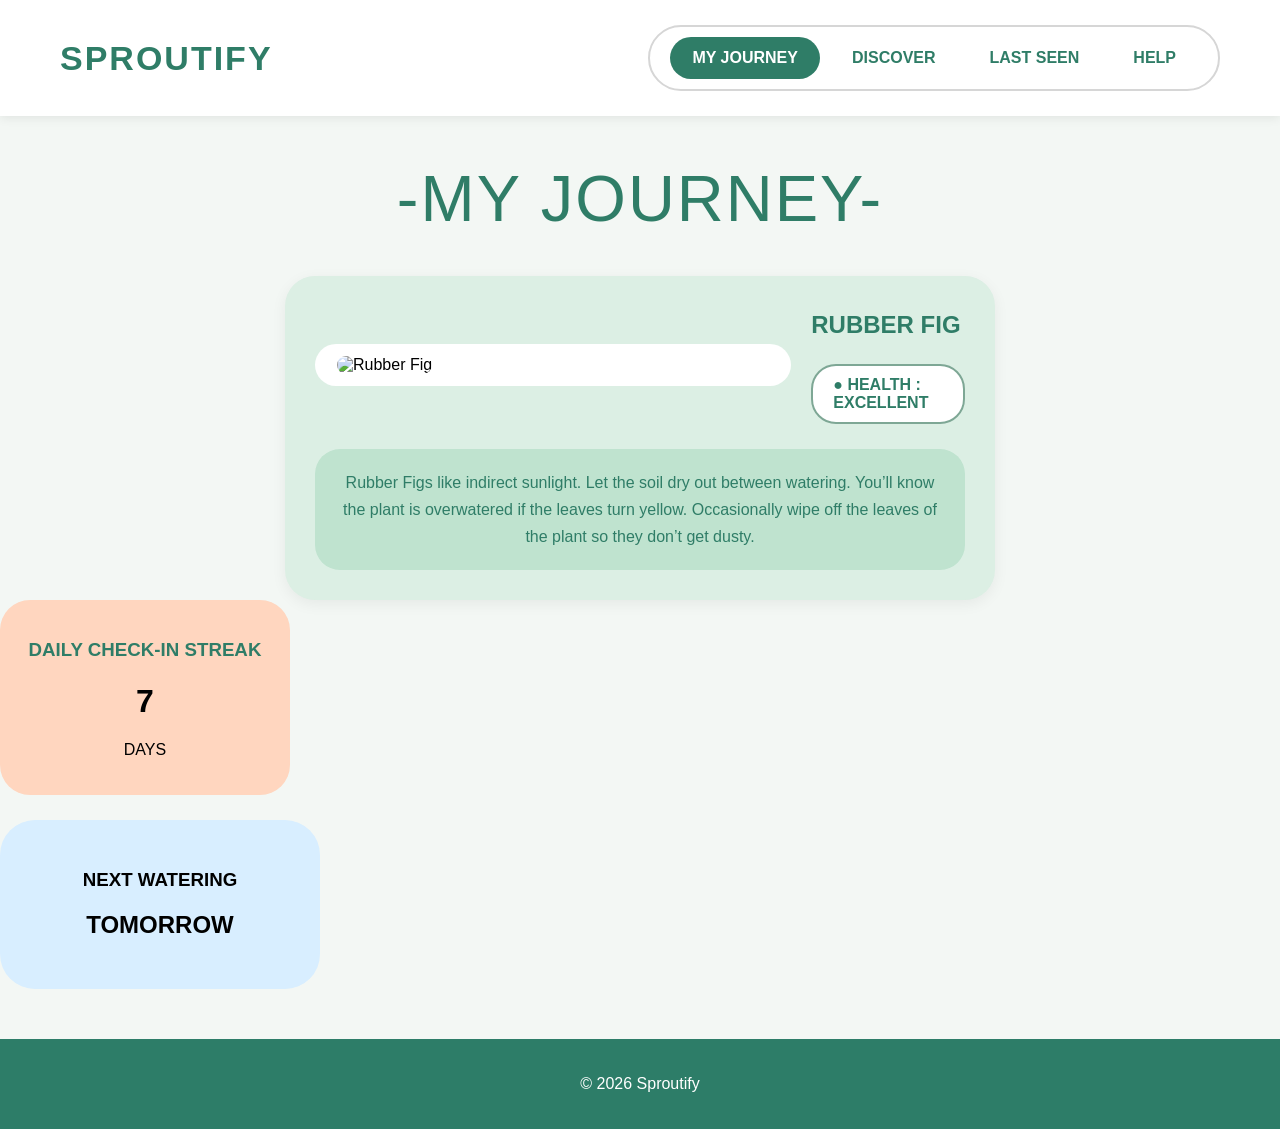
==== index.html @ fdbac4c0 "adding..." ====
<!DOCTYPE html>
<html lang="en">

<head>
  <meta charset="UTF-8">
  <title>Sproutify - My Journey</title>
  <link rel="stylesheet" href="style.css">
</head>

<body>
<header>

   <div class="logo">
       SPROUTIFY
   </div>

   <div class="nav-container">
      <nav>
          <a class="active" href="index.html">MY JOURNEY</a>
          <a href="discover.html">DISCOVER</a>
          <a href="Lastseen.html">LAST SEEN</a>
          <a href="help.html">HELP</a>
      </nav>
   </div>

</header>

<h1 class="title">-MY JOURNEY-</h1>

<div class="main-container">

   <div class="plant-card">

       <div class="plant-top">

                      <div class="plant-image">
                          <img src="https://planthouse.co.nz/cdn/shop/products/ficuselastica-robusta_600x600_crop_center.jpg?v=1610078796" alt="Rubber Fig">
                          <div class="card-container">
</div>
           </div>

           <div class="plant-info">
               <h2>RUBBER FIG</h2>

               <div class="health-box">
                   ● HEALTH : EXCELLENT
               </div>
           </div>

       </div>

       <div class="description-box">
          Rubber Figs like indirect sunlight. Let the soil dry out between watering. You’ll know the plant is overwatered if the leaves turn yellow. Occasionally wipe off the leaves of the plant so they don’t get dusty.
       </div>

   </div>
</div>

   <div class="right-side">

       <div class="streak-box">
           <h3>DAILY CHECK-IN STREAK</h3>
           <h1>7</h1>
           <p>DAYS</p>
       </div>

       <div class="watering-box">
           <h3>NEXT WATERING</h3>
           <h2>TOMORROW</h2>
       </div>

   </div>

<footer>
   <p>© 2026 Sproutify</p>
</footer>

</body>
</html>
---- style.css ----
body{
   margin:0;
   background:#f3f7f4;
   font-family:Arial, sans-serif;
}

main{
   padding-top:20px;
}

header{
   background:white;
   display:flex;
   justify-content:space-between;
   align-items:center;
   padding:25px 60px;
   box-shadow:0 2px 10px rgba(0,0,0,0.08);
   position:sticky;
   top:0;
}

.logo{
   color:#2f7d67;
   font-size:34px;
   font-weight:bold;
   letter-spacing:2px;
}

.nav-container{
   background:white;
   border:2px solid #d6d6d6;
   border-radius:40px;
   padding:10px 20px;
}

nav{
   display:flex;
   align-items:center;
   gap:10px;
}

nav a{
   text-decoration:none;
   color:#2f7d67;
   font-weight:bold;
   padding:12px 22px;
   border-radius:30px;
   transition:0.3s;
}

nav a:hover{
   background:#e7f3ec;
}

.active{
   background:#2f7d67;
   color:white;
}

.main-container{
   display:flex;
   justify-content:center;
   gap:30px;
   margin-top:40px;
   flex-wrap:wrap;
}
.plant-card{
   background:#dcefe4;
   border-radius:30px;
   max-width:90%;
   padding:30px;
   width:650px;
   box-shadow:0 4px 15px rgba(0,0,0,0.06);
}
.plant-top{
   display:flex;
   gap:20px;
   align-items:flex-start;
}
.plant-top img{
   width:230px;
   height:230px;
   border-radius:25px;
   object-fit:cover;
}

.plant-info h2{
   color:#2f7d67;
   margin-top:5px;
}
.health-box{
   margin-top: 5px;
   border:2px solid #7ea795;
   border-radius:25px;
   padding:10px 20px;
   display:inline-block;
   background:white;
   color:#2f7d67;
   font-weight:bold;
}
.description-box{
   background:#bfe3cf;
   margin-top:25px;
   padding:20px;
   border-radius:25px;
   text-align:center;
   line-height:1.7;
   color:#2f7d67;
}
.right-side{
   display:flex;
   flex-direction:column;
   gap:25px;
}
.streak-box{
   background:#ffd6bf;
   border-radius:30px;
   width:250px;
   padding:20px;
   text-align:center;
}
.streak-box h3{
  color:#2f7d67;
  }
.watering-box{
   background:#d8eeff;
   border-radius:35px;
   width:260px;
   padding:30px;
   text-align:center;
}

.title{
   text-align:center;
   color:#2f7d67;
   font-size:65px;
   margin-top:45px;
   margin-bottom:30px;
   font-weight:500;
   letter-spacing:2px;
}

.plant-image{
   width:100%;
   height:100%;
   background:white;
   border-radius:25px;
   overflow:hidden;
   margin:auto auto;
   padding:12px 22px;
}

footer{
   background:#2d7d68;
   color:white;
   text-align:center;
   padding:20px;
   margin-top:50px;
}

.discover-container{
   display:flex;
   justify-content:center;
   gap:30px;
   margin-top:50px;
   flex-wrap:wrap;
}
.discover-card{
   background:#dcefe4;
   width:250px;
   padding:30px;
   border-radius:30px;
   text-align:center;
   box-shadow:0 2px 10px rgba(0,0,0,0.1);
}

.last seen-container {
   display: flex;
   justify-content:center;
   gap: 50px;
   margin-top: 50px;
   flex-wrap: wrap;
}
.plant-card-small{
   background:#dcefe4;
   width:180px;
   padding:50px;
   border-radius:30px;
   text-align: center;
   justify-content:center;
   box-shadow:0 2px 10px rgba(0,0,0,0.1);
}

.help-container{
   display:flex;
   justify-content:center;
   margin-top:50px;
}
.help-card{
   background:#dcefe4;
   width:600px;
   padding:40px;
   border-radius:30px;
   text-align:center;
   box-shadow:0 2px 10px rgba(0,0,0,0.1);
}
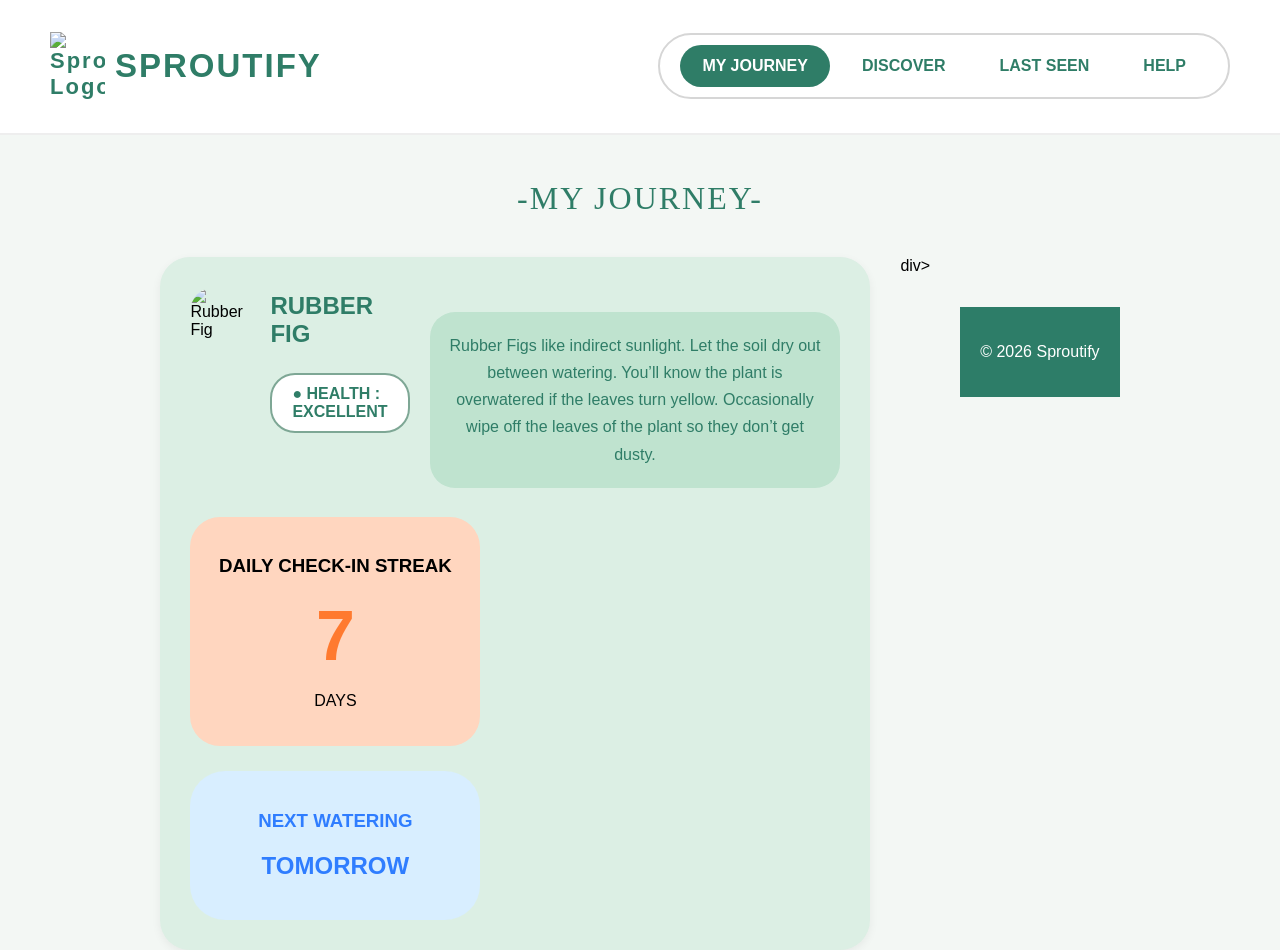
==== commit 0c27a989: "adding..." ====
--- a/index.html
+++ b/index.html
@@ -6,12 +6,13 @@
   <title>Sproutify - My Journey</title>
   <link rel="stylesheet" href="style.css">
 </head>
+<body>
 
-<body>
 <header>
 
    <div class="logo">
-       SPROUTIFY
+       <img src="https://png.pngtree.com/png-vector/20220910/ourmid/pngtree-one-fresh-cartoon-green-leaf-png-image_6157397.png" alt="Sproutify Logo">
+       <h2>SPROUTIFY</h2>
    </div>
 
    <div class="nav-container">
@@ -33,11 +34,8 @@
 
        <div class="plant-top">
 
-                      <div class="plant-image">
+                      <div class="plant-top">
                           <img src="https://planthouse.co.nz/cdn/shop/products/ficuselastica-robusta_600x600_crop_center.jpg?v=1610078796" alt="Rubber Fig">
-                          <div class="card-container">
-</div>
-           </div>
 
            <div class="plant-info">
                <h2>RUBBER FIG</h2>
@@ -47,10 +45,8 @@
                </div>
            </div>
 
-       </div>
-
        <div class="description-box">
-          Rubber Figs like indirect sunlight. Let the soil dry out between watering. You’ll know the plant is overwatered if the leaves turn yellow. Occasionally wipe off the leaves of the plant so they don’t get dusty.
+         Rubber Figs like indirect sunlight. Let the soil dry out between watering. You’ll know the plant is overwatered if the leaves turn yellow. Occasionally wipe off the leaves of the plant so they don’t get dusty.
        </div>
 
    </div>
@@ -59,18 +55,25 @@
    <div class="right-side">
 
        <div class="streak-box">
+
            <h3>DAILY CHECK-IN STREAK</h3>
+
            <h1>7</h1>
+
            <p>DAYS</p>
+
        </div>
 
        <div class="watering-box">
+
            <h3>NEXT WATERING</h3>
+
            <h2>TOMORROW</h2>
+
        </div>
 
    </div>
-
+   </div>div>
 <footer>
    <p>© 2026 Sproutify</p>
 </footer>
--- a/style.css
+++ b/style.css
@@ -1,11 +1,7 @@
 body{
    margin:0;
    background:#f3f7f4;
-   font-family:Arial, sans-serif;
-}
-
-main{
-   padding-top:20px;
+   font-family:"Trebuchet MS", Arial, sans-serif;
 }
 
 header{
@@ -13,17 +9,29 @@
    display:flex;
    justify-content:space-between;
    align-items:center;
-   padding:25px 60px;
-   box-shadow:0 2px 10px rgba(0,0,0,0.08);
-   position:sticky;
-   top:0;
-}
+   padding:20px 50px;
+   border-bottom:2px solid #eeeeee;
+
+}
+
+.logo img{
+   width:55px;
+}
+
+
+.logo h2{
+   color:#2f7d67;
+}
+
 
 .logo{
-   color:#2f7d67;
-   font-size:34px;
-   font-weight:bold;
-   letter-spacing:2px;
+display:flex;
+align-items:center;
+gap:10px;
+color:#2f7d67;
+font-size:22px;
+font-weight:bold;
+letter-spacing:2px;
 }
 
 .nav-container{
@@ -60,6 +68,7 @@
 .main-container{
    display:flex;
    justify-content:center;
+   align-items:flex-start;
    gap:30px;
    margin-top:40px;
    flex-wrap:wrap;
@@ -70,7 +79,7 @@
    max-width:90%;
    padding:30px;
    width:650px;
-   box-shadow:0 4px 15px rgba(0,0,0,0.06);
+   box-shadow:0 3px 10px rgba(0,0,0,0.06);
 }
 .plant-top{
    display:flex;
@@ -120,20 +129,38 @@
    text-align:center;
 }
 .streak-box h3{
-  color:#2f7d67;
+  color:#000000;
   }
+.streak-box h1{
+   color:#ff7a2f;
+   font-size:70px;
+   margin:10px;
+}
+
 .watering-box{
-   background:#d8eeff;
+ background:#d8eeff;
    border-radius:35px;
-   width:260px;
-   padding:30px;
-   text-align:center;
+   width:250px;
+   padding:20px;
+   text-align:center;
+  }
+
+  .watering-box h3{
+   color:#2f7dff;
+}
+
+.watering-box h2{
+   color:#2f7dff;
+}
+
+.watering-box p{
+   color:#2f7dff;
 }
 
 .title{
-   text-align:center;
-   color:#2f7d67;
-   font-size:65px;
+   font-family:Georgia, serif;
+   text-align:center;
+   color:#2f7d67;
    margin-top:45px;
    margin-bottom:30px;
    font-weight:500;
@@ -143,6 +170,7 @@
 .plant-image{
    width:100%;
    height:100%;
+   object-fit:cover;
    background:white;
    border-radius:25px;
    overflow:hidden;
@@ -173,22 +201,73 @@
    text-align:center;
    box-shadow:0 2px 10px rgba(0,0,0,0.1);
 }
-
-.last seen-container {
-   display: flex;
-   justify-content:center;
-   gap: 50px;
-   margin-top: 50px;
-   flex-wrap: wrap;
+.discover-card img{
+   width:100%;
+   height:180px;
+   object-fit:cover;
+   border-radius:20px;
+   margin-bottom:15px;
+}
+
+.discover-card h2{
+   color:#2f7d67;
+}
+
+.discover-card p{
+   color:#444;
+   line-height:1.5;
+}
+
+.kaitiakitanga-box{
+   background:#dcefe4;
+   width:70%;
+   margin:50px auto;
+   padding:30px;
+   border-radius:30px;
+   text-align:center;
+   box-shadow:0 2px 10px rgba(0,0,0,0.1);
+}
+
+.kaitiakitanga-box h2{
+   color:#2f7d67;
+}
+
+.kaitiakitanga-box p{
+   color:#444;
+   line-height:1.7;
+}
+.lastseen-container {
+display: flex;
+justify-content:center;
+gap: 50px;
+margin-top: 50px;
+flex-wrap: wrap;
 }
 .plant-card-small{
-   background:#dcefe4;
-   width:180px;
-   padding:50px;
-   border-radius:30px;
-   text-align: center;
-   justify-content:center;
-   box-shadow:0 2px 10px rgba(0,0,0,0.1);
+background:#dcefe4;
+width:180px;
+padding:25px;
+border-radius:30px;
+text-align: center;
+justify-content:center;
+box-shadow:0 2px 10px rgba(0,0,0,0.1);
+}
+
+.plant-card-small img{
+   width:100%;
+   height:180px;
+   object-fit:cover;
+   border-radius:20px;
+   margin-bottom:15px;
+}
+
+.plant-card-small h2{
+   color:#2f7d67;
+}
+
+.plant-card-small p{
+   color:#444;
+   line-height:1.5;
 }
 
 .help-container{
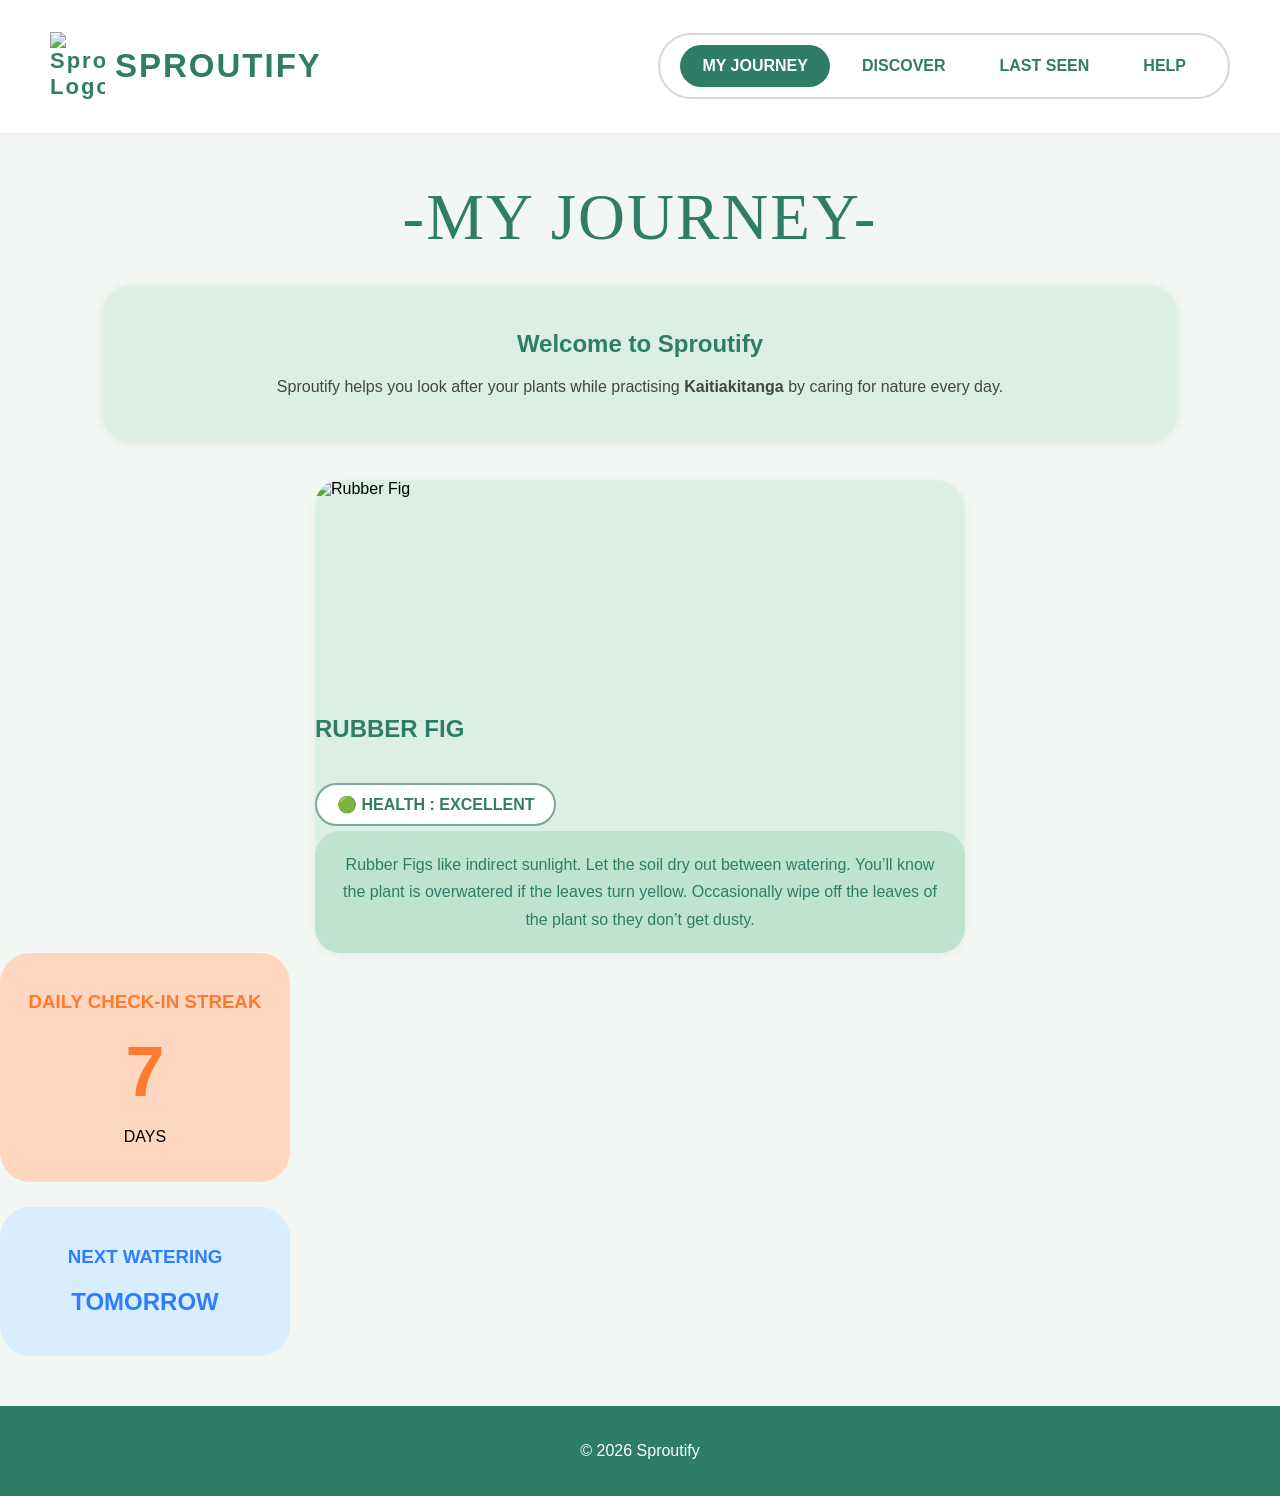
==== commit 73b4b394: "adding..." ====
--- a/index.html
+++ b/index.html
@@ -3,18 +3,23 @@
 
 <head>
   <meta charset="UTF-8">
+
+    <!-- TITLE -->
   <title>Sproutify - My Journey</title>
+
+    <!-- LINK THAT IS ATTACHED WITH STYLE.CSS -->
   <link rel="stylesheet" href="style.css">
 </head>
 <body>
-
 <header>
 
+    <!-- LOGO -->
    <div class="logo">
        <img src="https://png.pngtree.com/png-vector/20220910/ourmid/pngtree-one-fresh-cartoon-green-leaf-png-image_6157397.png" alt="Sproutify Logo">
        <h2>SPROUTIFY</h2>
    </div>
 
+    <!--NAVIGATION-->
    <div class="nav-container">
       <nav>
           <a class="active" href="index.html">MY JOURNEY</a>
@@ -23,61 +28,61 @@
           <a href="help.html">HELP</a>
       </nav>
    </div>
-
 </header>
-
 <h1 class="title">-MY JOURNEY-</h1>
 
+<!--WELCOME BOX-->
+<div class="welcome-box">
+   <h2>Welcome to Sproutify </h2>
+   <p>
+       Sproutify helps you look after your plants while practising
+       <strong>Kaitiakitanga</strong> by caring for nature every day.
+   </p>
+</div>
+
+<!--MAIN CONTAINER-->
 <div class="main-container">
-
    <div class="plant-card">
-
        <div class="plant-top">
-
                       <div class="plant-top">
                           <img src="https://planthouse.co.nz/cdn/shop/products/ficuselastica-robusta_600x600_crop_center.jpg?v=1610078796" alt="Rubber Fig">
+</div>
+           </div>
 
+       <!--PLANT INFO-->
            <div class="plant-info">
                <h2>RUBBER FIG</h2>
-
                <div class="health-box">
-                   ● HEALTH : EXCELLENT
+                   🟢 HEALTH : EXCELLENT
                </div>
            </div>
 
+       <!--DESCRIPTION BOX-->
        <div class="description-box">
          Rubber Figs like indirect sunlight. Let the soil dry out between watering. You’ll know the plant is overwatered if the leaves turn yellow. Occasionally wipe off the leaves of the plant so they don’t get dusty.
        </div>
-
    </div>
 </div>
-
    <div class="right-side">
 
+       <!--STREAK BOX-->
        <div class="streak-box">
-
            <h3>DAILY CHECK-IN STREAK</h3>
-
            <h1>7</h1>
-
            <p>DAYS</p>
-
        </div>
 
+       <!--WATERING BOX-->
        <div class="watering-box">
+           <h3>NEXT WATERING</h3>
+           <h2>TOMORROW</h2>
+       </div>
+   </div>
 
-           <h3>NEXT WATERING</h3>
-
-           <h2>TOMORROW</h2>
-
-       </div>
-
-   </div>
-   </div>div>
+<!--FOOTER-->
 <footer>
    <p>© 2026 Sproutify</p>
 </footer>
 
 </body>
-</html>
-
+</html>
--- a/style.css
+++ b/style.css
@@ -1,9 +1,10 @@
+/*BODY*/
 body{
    margin:0;
    background:#f3f7f4;
    font-family:"Trebuchet MS", Arial, sans-serif;
 }
-
+/*HEADER*/
 header{
    background:white;
    display:flex;
@@ -11,9 +12,9 @@
    align-items:center;
    padding:20px 50px;
    border-bottom:2px solid #eeeeee;
-
-}
-
+}
+
+/*LOGO PART*/
 .logo img{
    width:55px;
 }
@@ -32,8 +33,9 @@
 font-size:22px;
 font-weight:bold;
 letter-spacing:2px;
-}
-
+}/*END OF LOGO PART*/
+
+/*NAVIGATION CONTAINER*/
 .nav-container{
    background:white;
    border:2px solid #d6d6d6;
@@ -60,11 +62,13 @@
    background:#e7f3ec;
 }
 
+
 .active{
    background:#2f7d67;
    color:white;
 }
-
+/*-MY JOURNEY-*/
+/*MAIN CONTAINER (MY JOURNEY)*/
 .main-container{
    display:flex;
    justify-content:center;
@@ -73,11 +77,32 @@
    margin-top:40px;
    flex-wrap:wrap;
 }
+
+/* WELCOME BOX*/
+.welcome-box{
+   background:#dcefe4;
+   width:80%;
+   margin:30px auto;
+   padding:25px;
+   border-radius:30px;
+   text-align:center;
+   box-shadow:0 2px 10px rgba(0,0,0,0.1);
+}
+
+.welcome-box h2{
+   color:#2f7d67;
+   margin-bottom:10px;
+}
+
+.welcome-box p{
+   color:#444;
+   line-height:1.6;
+}
+
 .plant-card{
    background:#dcefe4;
    border-radius:30px;
    max-width:90%;
-   padding:30px;
    width:650px;
    box-shadow:0 3px 10px rgba(0,0,0,0.06);
 }
@@ -98,7 +123,7 @@
    margin-top:5px;
 }
 .health-box{
-   margin-top: 5px;
+   margin-top: 20px;
    border:2px solid #7ea795;
    border-radius:25px;
    padding:10px 20px;
@@ -109,7 +134,7 @@
 }
 .description-box{
    background:#bfe3cf;
-   margin-top:25px;
+   margin-top:5px;
    padding:20px;
    border-radius:25px;
    text-align:center;
@@ -129,7 +154,7 @@
    text-align:center;
 }
 .streak-box h3{
-  color:#000000;
+  color:#ff7a2f;
   }
 .streak-box h1{
    color:#ff7a2f;
@@ -139,7 +164,7 @@
 
 .watering-box{
  background:#d8eeff;
-   border-radius:35px;
+   border-radius:30px;
    width:250px;
    padding:20px;
    text-align:center;
@@ -155,16 +180,6 @@
 
 .watering-box p{
    color:#2f7dff;
-}
-
-.title{
-   font-family:Georgia, serif;
-   text-align:center;
-   color:#2f7d67;
-   margin-top:45px;
-   margin-bottom:30px;
-   font-weight:500;
-   letter-spacing:2px;
 }
 
 .plant-image{
@@ -174,7 +189,7 @@
    background:white;
    border-radius:25px;
    overflow:hidden;
-   margin:auto auto;
+   margin: 20px 0px;
    padding:12px 22px;
 }
 
@@ -186,6 +201,19 @@
    margin-top:50px;
 }
 
+/*TITLE*/
+.title{
+   font-family:Georgia, serif;
+   text-align:center;
+   color:#2f7d67;
+   font-size:65px;
+   margin-top:45px;
+   margin-bottom:30px;
+   font-weight:500;
+   letter-spacing:2px;
+}
+
+/*DISCOVER*/
 .discover-container{
    display:flex;
    justify-content:center;
@@ -218,6 +246,7 @@
    line-height:1.5;
 }
 
+/*KAITIAKITANGA BOX*/
 .kaitiakitanga-box{
    background:#dcefe4;
    width:70%;
@@ -236,6 +265,8 @@
    color:#444;
    line-height:1.7;
 }
+
+/*LAST SEEN*/
 .lastseen-container {
 display: flex;
 justify-content:center;
@@ -270,6 +301,7 @@
    line-height:1.5;
 }
 
+/*HELP*/
 .help-container{
    display:flex;
    justify-content:center;
@@ -284,4 +316,22 @@
    box-shadow:0 2px 10px rgba(0,0,0,0.1);
 }
 
-
+.help-card h2{
+   color:#2f7d67;
+}
+
+.help-card h3{
+   color:#2f7d67;
+   margin-top:25px;
+}
+
+.help-card p{
+   color:#444;
+   line-height:1.6;
+}
+
+.help-card hr{
+   margin:25px 0;
+   border:1px solid #cccccc;
+}
+
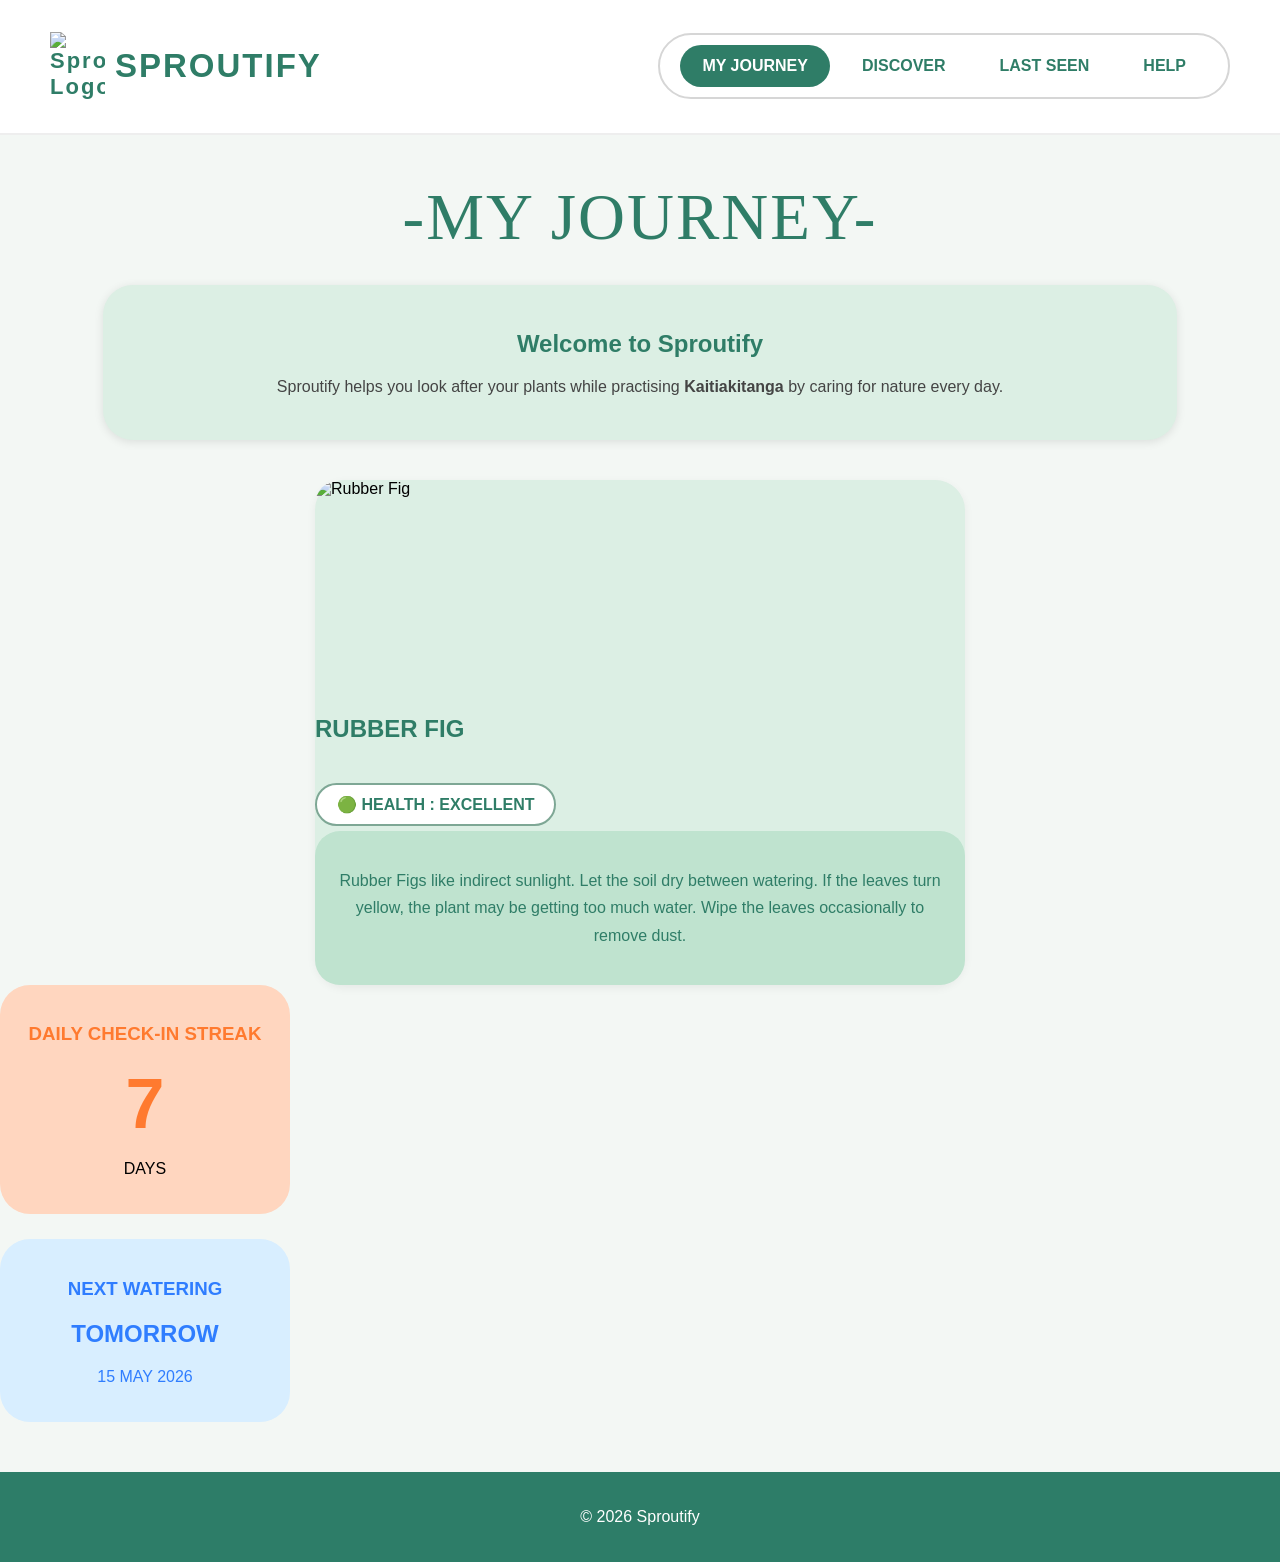
==== commit 0cfd0906: "adding..." ====
--- a/index.html
+++ b/index.html
@@ -59,7 +59,13 @@
 
        <!--DESCRIPTION BOX-->
        <div class="description-box">
-         Rubber Figs like indirect sunlight. Let the soil dry out between watering. You’ll know the plant is overwatered if the leaves turn yellow. Occasionally wipe off the leaves of the plant so they don’t get dusty.
+            <p>
+               Rubber Figs like indirect sunlight.
+               Let the soil dry between watering.
+               If the leaves turn yellow,
+               the plant may be getting too much water.
+               Wipe the leaves occasionally to remove dust.
+           </p>
        </div>
    </div>
 </div>
@@ -76,6 +82,7 @@
        <div class="watering-box">
            <h3>NEXT WATERING</h3>
            <h2>TOMORROW</h2>
+            <p>15 MAY 2026</p>
        </div>
    </div>
 
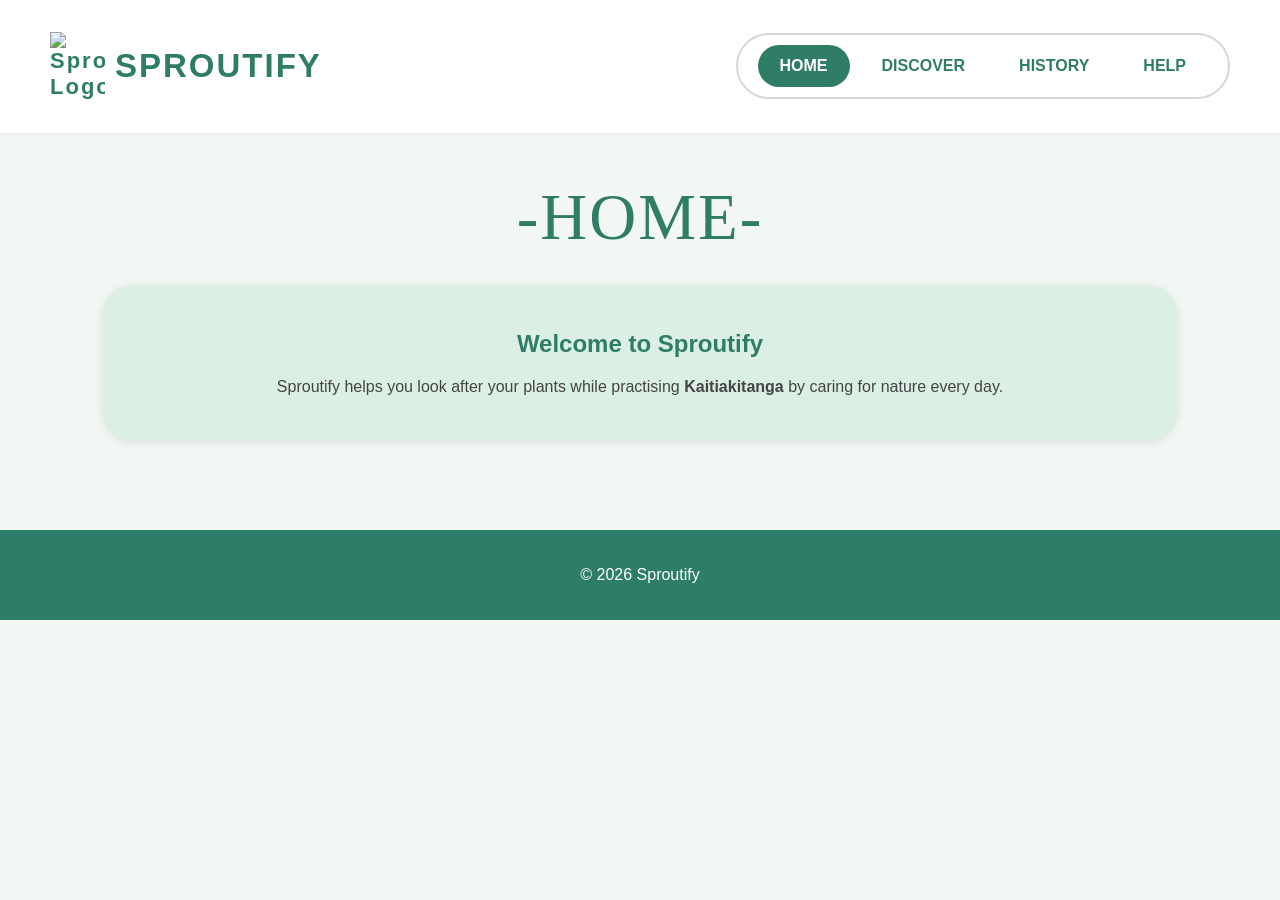
==== commit d3251342: "adding..." ====
--- a/index.html
+++ b/index.html
@@ -5,7 +5,7 @@
   <meta charset="UTF-8">
 
     <!-- TITLE -->
-  <title>Sproutify - My Journey</title>
+  <title>Sproutify - HOME</title>
 
     <!-- LINK THAT IS ATTACHED WITH STYLE.CSS -->
   <link rel="stylesheet" href="style.css">
@@ -22,14 +22,14 @@
     <!--NAVIGATION-->
    <div class="nav-container">
       <nav>
-          <a class="active" href="index.html">MY JOURNEY</a>
+          <a class="active" href="index.html">HOME</a>
           <a href="discover.html">DISCOVER</a>
-          <a href="Lastseen.html">LAST SEEN</a>
+          <a href="history.html">HISTORY</a>
           <a href="help.html">HELP</a>
       </nav>
    </div>
 </header>
-<h1 class="title">-MY JOURNEY-</h1>
+<h1 class="title">-HOME-</h1>
 
 <!--WELCOME BOX-->
 <div class="welcome-box">
@@ -42,49 +42,8 @@
 
 <!--MAIN CONTAINER-->
 <div class="main-container">
-   <div class="plant-card">
-       <div class="plant-top">
-                      <div class="plant-top">
-                          <img src="https://planthouse.co.nz/cdn/shop/products/ficuselastica-robusta_600x600_crop_center.jpg?v=1610078796" alt="Rubber Fig">
+
 </div>
-           </div>
-
-       <!--PLANT INFO-->
-           <div class="plant-info">
-               <h2>RUBBER FIG</h2>
-               <div class="health-box">
-                   🟢 HEALTH : EXCELLENT
-               </div>
-           </div>
-
-       <!--DESCRIPTION BOX-->
-       <div class="description-box">
-            <p>
-               Rubber Figs like indirect sunlight.
-               Let the soil dry between watering.
-               If the leaves turn yellow,
-               the plant may be getting too much water.
-               Wipe the leaves occasionally to remove dust.
-           </p>
-       </div>
-   </div>
-</div>
-   <div class="right-side">
-
-       <!--STREAK BOX-->
-       <div class="streak-box">
-           <h3>DAILY CHECK-IN STREAK</h3>
-           <h1>7</h1>
-           <p>DAYS</p>
-       </div>
-
-       <!--WATERING BOX-->
-       <div class="watering-box">
-           <h3>NEXT WATERING</h3>
-           <h2>TOMORROW</h2>
-            <p>15 MAY 2026</p>
-       </div>
-   </div>
 
 <!--FOOTER-->
 <footer>
--- a/style.css
+++ b/style.css
@@ -99,99 +99,6 @@
    line-height:1.6;
 }
 
-.plant-card{
-   background:#dcefe4;
-   border-radius:30px;
-   max-width:90%;
-   width:650px;
-   box-shadow:0 3px 10px rgba(0,0,0,0.06);
-}
-.plant-top{
-   display:flex;
-   gap:20px;
-   align-items:flex-start;
-}
-.plant-top img{
-   width:230px;
-   height:230px;
-   border-radius:25px;
-   object-fit:cover;
-}
-
-.plant-info h2{
-   color:#2f7d67;
-   margin-top:5px;
-}
-.health-box{
-   margin-top: 20px;
-   border:2px solid #7ea795;
-   border-radius:25px;
-   padding:10px 20px;
-   display:inline-block;
-   background:white;
-   color:#2f7d67;
-   font-weight:bold;
-}
-.description-box{
-   background:#bfe3cf;
-   margin-top:5px;
-   padding:20px;
-   border-radius:25px;
-   text-align:center;
-   line-height:1.7;
-   color:#2f7d67;
-}
-.right-side{
-   display:flex;
-   flex-direction:column;
-   gap:25px;
-}
-.streak-box{
-   background:#ffd6bf;
-   border-radius:30px;
-   width:250px;
-   padding:20px;
-   text-align:center;
-}
-.streak-box h3{
-  color:#ff7a2f;
-  }
-.streak-box h1{
-   color:#ff7a2f;
-   font-size:70px;
-   margin:10px;
-}
-
-.watering-box{
- background:#d8eeff;
-   border-radius:30px;
-   width:250px;
-   padding:20px;
-   text-align:center;
-  }
-
-  .watering-box h3{
-   color:#2f7dff;
-}
-
-.watering-box h2{
-   color:#2f7dff;
-}
-
-.watering-box p{
-   color:#2f7dff;
-}
-
-.plant-image{
-   width:100%;
-   height:100%;
-   object-fit:cover;
-   background:white;
-   border-radius:25px;
-   overflow:hidden;
-   margin: 20px 0px;
-   padding:12px 22px;
-}
 
 footer{
    background:#2d7d68;
@@ -221,6 +128,27 @@
    margin-top:50px;
    flex-wrap:wrap;
 }
+
+.discover-box{
+  background:#dcefe4;
+   width:80%;
+   margin:30px auto;
+   padding:25px;
+   border-radius:30px;
+   text-align:center;
+   box-shadow:0 2px 10px rgba(0,0,0,0.1);
+}
+
+.discover-box h2{
+   color:#2f7d67;
+   margin-bottom:10px;
+}
+
+.discover-box p{
+   color:#444;
+   line-height:1.6;
+}
+
 .discover-card{
    background:#dcefe4;
    width:250px;
@@ -266,40 +194,24 @@
    line-height:1.7;
 }
 
-/*LAST SEEN*/
-.lastseen-container {
+/*HISTORY*/
+.history-container {
 display: flex;
 justify-content:center;
 gap: 50px;
 margin-top: 50px;
 flex-wrap: wrap;
 }
-.plant-card-small{
-background:#dcefe4;
-width:180px;
-padding:25px;
-border-radius:30px;
-text-align: center;
-justify-content:center;
-box-shadow:0 2px 10px rgba(0,0,0,0.1);
-}
-
-.plant-card-small img{
-   width:100%;
-   height:180px;
-   object-fit:cover;
-   border-radius:20px;
-   margin-bottom:15px;
-}
-
-.plant-card-small h2{
-   color:#2f7d67;
-}
-
-.plant-card-small p{
-   color:#444;
-   line-height:1.5;
-}
+
+.history-container h2{
+   color:#2f7d67;
+}
+
+.history-container p{
+   color:#444;
+   line-height:1.7;
+}
+
 
 /*HELP*/
 .help-container{
@@ -333,5 +245,4 @@
 .help-card hr{
    margin:25px 0;
    border:1px solid #cccccc;
-}
-
+}
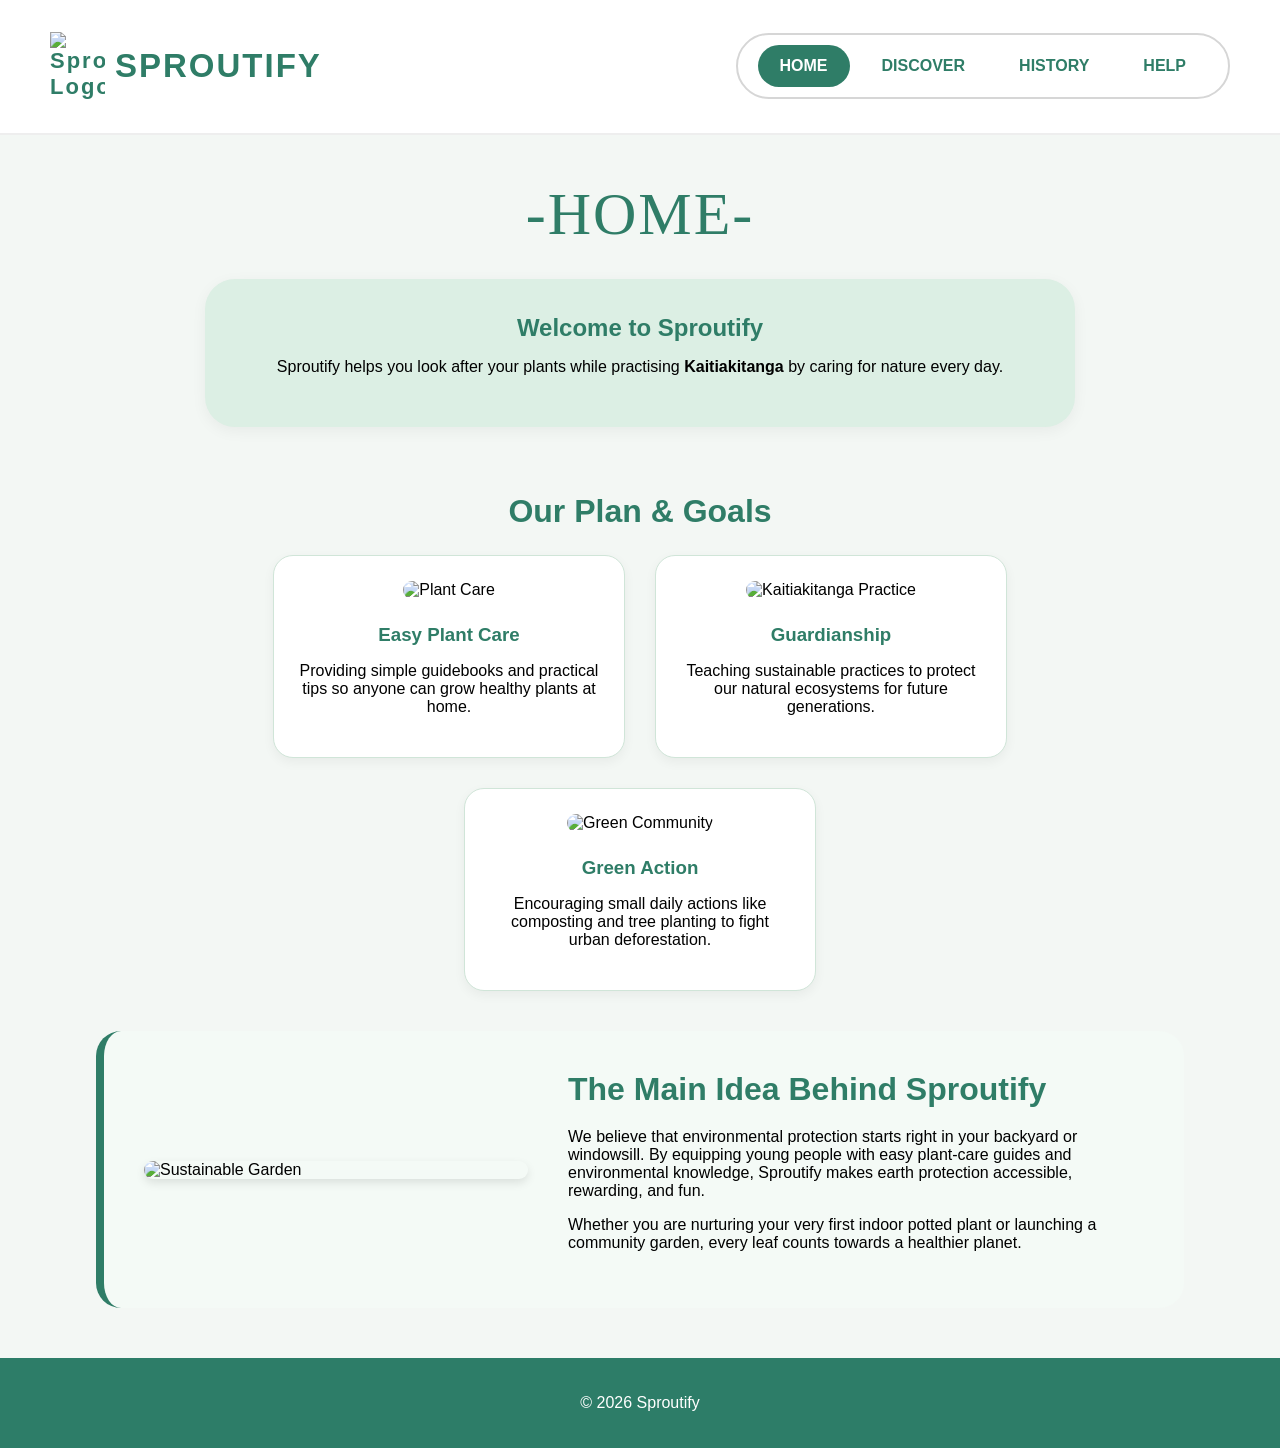
==== commit d3a2c8c6: "adding..." ====
--- a/index.html
+++ b/index.html
@@ -31,19 +31,52 @@
 </header>
 <h1 class="title">-HOME-</h1>
 
-<!--WELCOME BOX-->
-<div class="welcome-box">
-   <h2>Welcome to Sproutify </h2>
+ <div class="welcome-box">
+   <h2>Welcome to Sproutify</h2>
    <p>
-       Sproutify helps you look after your plants while practising
-       <strong>Kaitiakitanga</strong> by caring for nature every day.
+     Sproutify helps you look after your plants while practising
+     <strong>Kaitiakitanga</strong> by caring for nature every day.
    </p>
-</div>
+ </div>
 
-<!--MAIN CONTAINER-->
-<div class="main-container">
 
-</div>
+ <div class="main-container">
+
+
+   <section class="plan-section">
+     <h2 class="section-heading">Our Plan & Goals</h2>
+     <div class="cards-grid">
+       <div class="card">
+         <img src="https://admin.anthemionflowers.com/pub/media/magefan_blog/plant-care-tips-first-time2.jpg" alt="Plant Care">
+         <h3>Easy Plant Care</h3>
+         <p>Providing simple guidebooks and practical tips so anyone can grow healthy plants at home.</p>
+       </div>
+       <div class="card">
+         <img src="https://encrypted-tbn0.gstatic.com/images?q=tbn:ANd9GcRiQWUPyP2HV-IdtfIDR3OHd81xnOGQ4-5gw1z-DoakXrMY6HvNhpuSNn5h&s=10" alt="Kaitiakitanga Practice">
+         <h3>Guardianship</h3>
+         <p>Teaching sustainable practices to protect our natural ecosystems for future generations.</p>
+       </div>
+       <div class="card">
+         <img src="https://wwf.org.nz/sites/default/files/styles/article_header_image/public/2024-09/Te%20Hiku%20project%201.png?h=a16ae0d9&itok=O-jU1agQ" alt="Green Community">
+         <h3>Green Action</h3>
+         <p>Encouraging small daily actions like composting and tree planting to fight urban deforestation.</p>
+       </div>
+     </div>
+   </section>
+
+
+   <section class="idea-spotlight">
+     <div class="spotlight-image">
+       <img src="https://earth.org/wp-content/uploads/2023/06/Untitled-683-%C3%97-1024px-1024-%C3%97-683px-41.jpg.webp" alt="Sustainable Garden">
+     </div>
+     <div class="spotlight-text">
+       <h2>The Main Idea Behind Sproutify</h2>
+       <p>We believe that environmental protection starts right in your backyard or windowsill. By equipping young people with easy plant-care guides and environmental knowledge, Sproutify makes earth protection accessible, rewarding, and fun.</p>
+       <p>Whether you are nurturing your very first indoor potted plant or launching a community garden, every leaf counts towards a healthier planet.</p>
+     </div>
+   </section>
+ </div>
+
 
 <!--FOOTER-->
 <footer>
--- a/style.css
+++ b/style.css
@@ -67,38 +67,93 @@
    background:#2f7d67;
    color:white;
 }
-/*-MY JOURNEY-*/
-/*MAIN CONTAINER (MY JOURNEY)*/
-.main-container{
-   display:flex;
-   justify-content:center;
-   align-items:flex-start;
-   gap:30px;
-   margin-top:40px;
-   flex-wrap:wrap;
-}
-
-/* WELCOME BOX*/
-.welcome-box{
-   background:#dcefe4;
-   width:80%;
-   margin:30px auto;
-   padding:25px;
-   border-radius:30px;
-   text-align:center;
-   box-shadow:0 2px 10px rgba(0,0,0,0.1);
-}
-
-.welcome-box h2{
-   color:#2f7d67;
-   margin-bottom:10px;
-}
-
-.welcome-box p{
-   color:#444;
-   line-height:1.6;
-}
-
+
+.plan-section {
+ width: 100%;
+}
+
+
+.cards-grid {
+ display: flex;
+ justify-content: center;
+ gap: 30px;
+ flex-wrap: wrap;
+}
+
+
+.card {
+ background: #ffffff;
+ border: 1px solid #d0e5d8;
+ border-radius: 20px;
+ width: 300px;
+ padding: 25px;
+ text-align: center;
+ box-shadow: 0 4px 12px rgba(0, 0, 0, 0.05);
+ transition: transform 0.2s ease;
+}
+
+
+.card:hover {
+ transform: translateY(-5px);
+}
+
+
+.card img {
+ width: 100%;
+ height: 200px;
+ object-fit: cover;
+ border-radius: 12px;
+ margin-bottom: 15px;
+}
+
+
+.card h3 {
+ color: #2f7d67;
+ margin: 10px 0;
+}
+
+.idea-spotlight {
+ display: flex;
+ align-items: center;
+ gap: 40px;
+ background: #f4faf6;
+ padding: 40px;
+ border-radius: 25px;
+ border-left: 8px solid #2f7d67;
+ flex-wrap: wrap;
+ width: 100%;
+ box-sizing: border-box;
+}
+
+
+.spotlight-image {
+ flex: 1;
+ min-width: 300px;
+}
+
+
+.spotlight-image img {
+ width: 100%;
+ height: auto;
+ object-fit: cover;
+ border-radius: 18px;
+ box-shadow: 0 4px 10px rgba(0,0,0,0.1);
+ display: block;
+}
+
+
+.spotlight-text {
+ flex: 1.5;
+ min-width: 300px;
+}
+
+
+.spotlight-text h2 {
+ color: #2f7d67;
+ font-size: 32px;
+ margin-top: 0;
+ margin-bottom: 20px;
+}
 
 footer{
    background:#2d7d68;
@@ -109,15 +164,56 @@
 }
 
 /*TITLE*/
-.title{
-   font-family:Georgia, serif;
-   text-align:center;
-   color:#2f7d67;
-   font-size:65px;
-   margin-top:45px;
-   margin-bottom:30px;
-   font-weight:500;
-   letter-spacing:2px;
+.title {
+ font-family: Georgia, serif;
+ text-align: center;
+ color: #2f7d67;
+ font-size: 60px;
+ margin: 45px 0 30px 0;
+ font-weight: 500;
+ letter-spacing: 2px;
+}
+
+.welcome-box, .discover-box, .kaitiakitanga-box, .help-card {
+ background: #dcefe4;
+ width: 80%;
+ max-width: 800px;
+ margin: 30px auto;
+ padding: 35px;
+ border-radius: 30px;
+ text-align: center;
+ box-shadow: 0 4px 15px rgba(0, 0, 0, 0.05);
+}
+
+
+.welcome-box h2, .discover-box h2, .kaitiakitanga-box h2, .help-card h2, .help-card h3 {
+ color: #2f7d67;
+ margin-bottom: 15px;
+ margin-top: 0;
+}
+
+.main-container, .discover-container, .history-container, .help-container {
+ display: flex;
+ flex-wrap: wrap;
+ justify-content: center;
+ gap: 40px;
+ width: 85%;
+ max-width: 1200px;
+ margin: 40px auto;
+}
+
+
+.main-container {
+ flex-direction: column;
+ align-items: center;
+}
+
+
+.section-heading {
+ color: #2f7d67;
+ font-size: 32px;
+ text-align: center;
+ margin-bottom: 25px;
 }
 
 /*DISCOVER*/
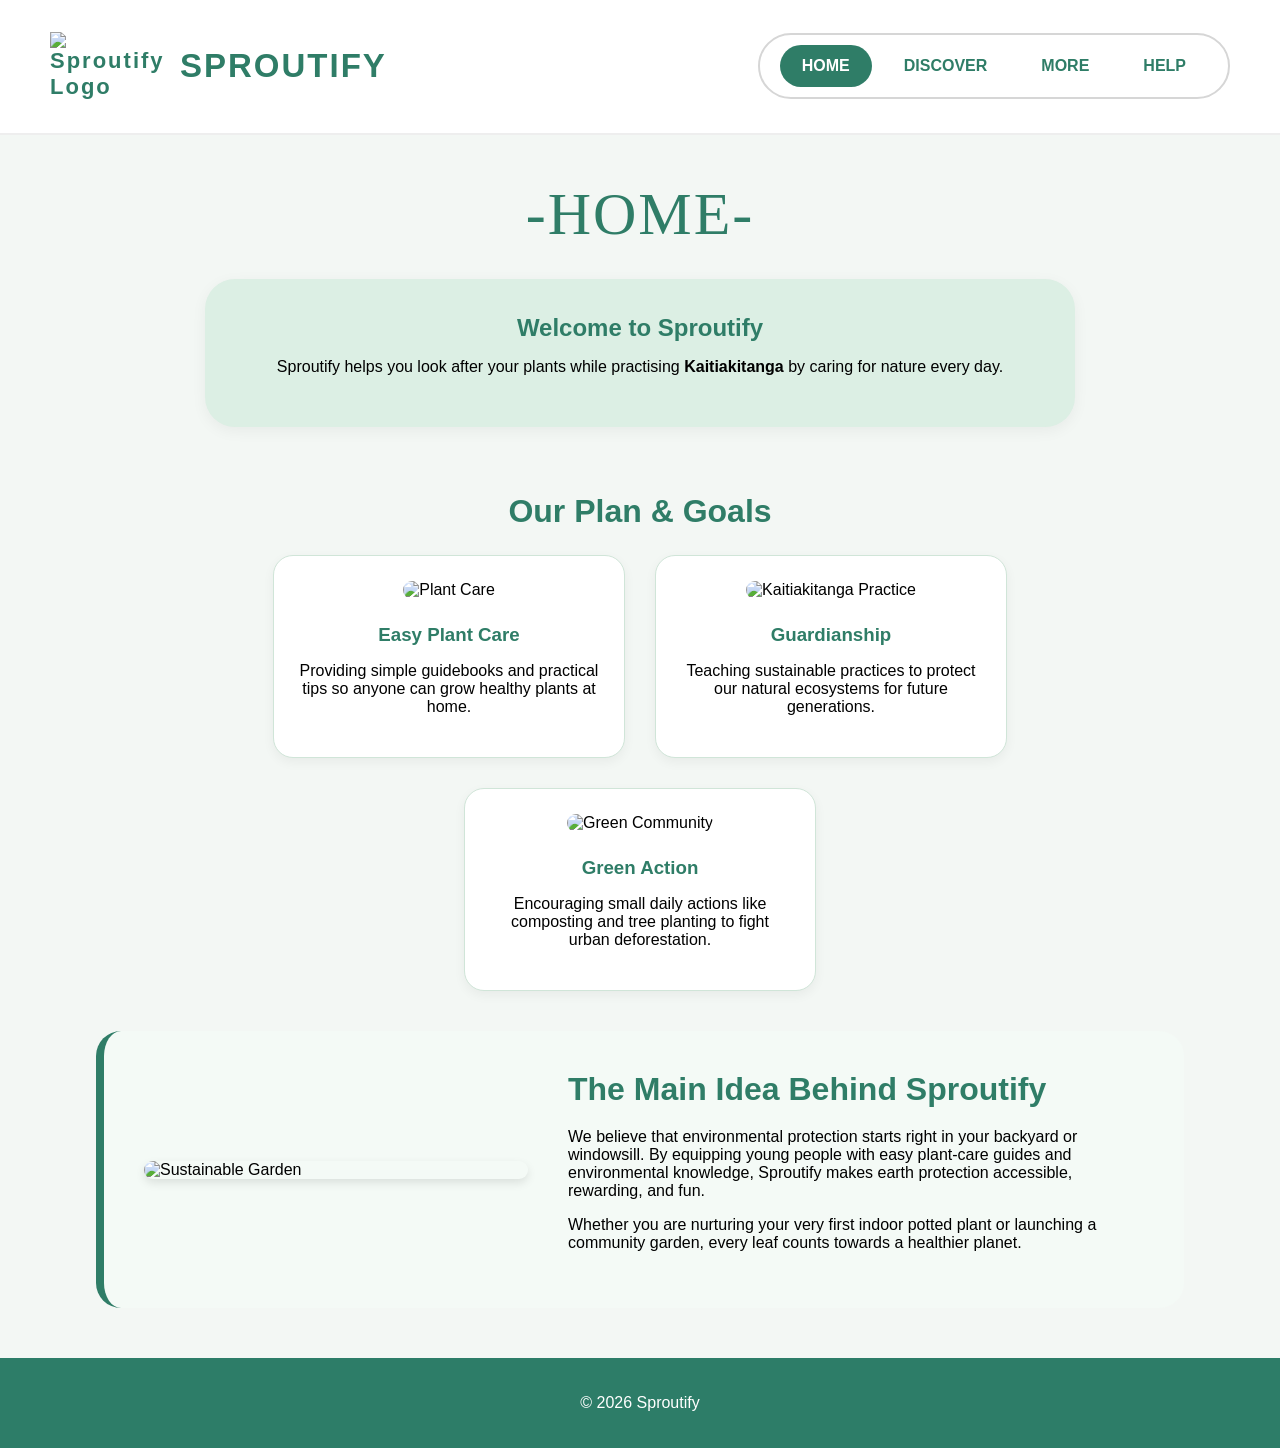
==== commit 4fd935c6: "adding..." ====
--- a/index.html
+++ b/index.html
@@ -15,7 +15,7 @@
 
     <!-- LOGO -->
    <div class="logo">
-       <img src="https://png.pngtree.com/png-vector/20220910/ourmid/pngtree-one-fresh-cartoon-green-leaf-png-image_6157397.png" alt="Sproutify Logo">
+       <img src="https://png.pngtree.com/png-vector/20191030/ourmid/pngtree-green-leaves-vector-icon-design-on-white-background-various-shapes-of-png-image_1870597.jpg" alt="Sproutify Logo">
        <h2>SPROUTIFY</h2>
    </div>
 
@@ -24,13 +24,14 @@
       <nav>
           <a class="active" href="index.html">HOME</a>
           <a href="discover.html">DISCOVER</a>
-          <a href="history.html">HISTORY</a>
+          <a href="more.html">MORE</a>
           <a href="help.html">HELP</a>
       </nav>
    </div>
 </header>
 <h1 class="title">-HOME-</h1>
 
+<!--WELCOME BOX-->
  <div class="welcome-box">
    <h2>Welcome to Sproutify</h2>
    <p>
@@ -39,10 +40,10 @@
    </p>
  </div>
 
-
+<!--MAIN CONTAINER-->
  <div class="main-container">
 
-
+<!--PLANT SECTION + IMAGES-->
    <section class="plan-section">
      <h2 class="section-heading">Our Plan & Goals</h2>
      <div class="cards-grid">
@@ -52,7 +53,7 @@
          <p>Providing simple guidebooks and practical tips so anyone can grow healthy plants at home.</p>
        </div>
        <div class="card">
-         <img src="https://encrypted-tbn0.gstatic.com/images?q=tbn:ANd9GcRiQWUPyP2HV-IdtfIDR3OHd81xnOGQ4-5gw1z-DoakXrMY6HvNhpuSNn5h&s=10" alt="Kaitiakitanga Practice">
+         <img src="https://encrypted-tbn0.gstatic.com/images?q=tbn:ANd9GcQ1c5OtnEWMhi-UUz18Lwo7U_2oXno8iMywuozLztTHc2xyyvQvVswNxeI&s=10" alt="Kaitiakitanga Practice">
          <h3>Guardianship</h3>
          <p>Teaching sustainable practices to protect our natural ecosystems for future generations.</p>
        </div>
@@ -64,7 +65,7 @@
      </div>
    </section>
 
-
+<!--A NEW BLOCK IDEA SPOTLIGHT -->
    <section class="idea-spotlight">
      <div class="spotlight-image">
        <img src="https://earth.org/wp-content/uploads/2023/06/Untitled-683-%C3%97-1024px-1024-%C3%97-683px-41.jpg.webp" alt="Sustainable Garden">
--- a/style.css
+++ b/style.css
@@ -16,7 +16,7 @@
 
 /*LOGO PART*/
 .logo img{
-   width:55px;
+   width:120px;
 }
 
 
@@ -174,6 +174,7 @@
  letter-spacing: 2px;
 }
 
+/* TO MAKE IT EASY AND TO BE CONISTANT THROUGH OUT THE WEBSITE I MADE THE BOX AND CARDS STYLE.CSS TOGATHER*/
 .welcome-box, .discover-box, .kaitiakitanga-box, .help-card {
  background: #dcefe4;
  width: 80%;
@@ -185,14 +186,14 @@
  box-shadow: 0 4px 15px rgba(0, 0, 0, 0.05);
 }
 
-
+/* TO MAKE IT EASY AND TO BE CONISTANT THROUGH OUT THE WEBSITE I MADE THE BOXES AND CARDS H2 AND H3 STYLE.CSS TOGATHER*/
 .welcome-box h2, .discover-box h2, .kaitiakitanga-box h2, .help-card h2, .help-card h3 {
  color: #2f7d67;
  margin-bottom: 15px;
  margin-top: 0;
 }
-
-.main-container, .discover-container, .history-container, .help-container {
+/* TO MAKE IT EASY AND TO BE CONISTANT THROUGH OUT THE WEBSITE I MADE THE CONTAINERS STYLE.CSS TOGATHER*/
+.main-container, .discover-container, .more-container, .help-container {
  display: flex;
  flex-wrap: wrap;
  justify-content: center;
@@ -216,58 +217,77 @@
  margin-bottom: 25px;
 }
 
-/*DISCOVER*/
-.discover-container{
-   display:flex;
-   justify-content:center;
-   gap:30px;
-   margin-top:50px;
-   flex-wrap:wrap;
-}
-
-.discover-box{
-  background:#dcefe4;
-   width:80%;
-   margin:30px auto;
-   padding:25px;
-   border-radius:30px;
-   text-align:center;
-   box-shadow:0 2px 10px rgba(0,0,0,0.1);
-}
-
-.discover-box h2{
-   color:#2f7d67;
-   margin-bottom:10px;
-}
-
-.discover-box p{
-   color:#444;
-   line-height:1.6;
-}
-
-.discover-card{
-   background:#dcefe4;
-   width:250px;
-   padding:30px;
-   border-radius:30px;
-   text-align:center;
-   box-shadow:0 2px 10px rgba(0,0,0,0.1);
-}
-.discover-card img{
-   width:100%;
-   height:180px;
-   object-fit:cover;
-   border-radius:20px;
-   margin-bottom:15px;
-}
-
-.discover-card h2{
-   color:#2f7d67;
-}
-
-.discover-card p{
-   color:#444;
-   line-height:1.5;
+/* DISCOVER CARDS */
+.discover-container {
+ display: flex;
+ justify-content: center;
+ gap: 30px;
+ margin-top: 40px;
+ flex-wrap: wrap;
+}
+
+
+.discover-card {
+ background: #1b4d3e;
+ width: 300px;
+ padding: 25px;
+ border-radius: 25px;
+ text-align: center;
+ box-shadow: 0 6px 18px rgba(0, 0, 0, 0.15);
+ transition: transform 0.2s ease;
+}
+
+
+.discover-card:hover {
+ transform: translateY(-5px);
+}
+
+
+.discover-card-img-wrap {
+ background: #ffffff;
+ border-radius: 16px;
+ padding: 15px;
+ height: 150px;
+ display: flex;
+ align-items: center;
+ justify-content: center;
+ margin-bottom: 20px;
+}
+
+
+.discover-card img {
+ max-width: 100%;
+ max-height: 100%;
+ object-fit: contain;
+}
+
+
+.discover-card h2 {
+ color: #ffffff;
+ font-size: 22px;
+ margin-bottom: 12px;
+ letter-spacing: 1px;
+}
+
+
+.discover-card p {
+ color: #d2ede0;
+ font-size: 15px;
+ line-height: 1.5;
+ margin: 0;
+}
+
+
+.discover-card a {
+ color: #7ee0ad;
+ text-decoration: none;
+ font-weight: bold;
+}
+
+
+.discover-card a:hover {
+ color: #ffffff;
+ text-decoration: underline;
 }
 
 /*KAITIAKITANGA BOX*/
@@ -290,22 +310,54 @@
    line-height:1.7;
 }
 
-/*HISTORY*/
-.history-container {
-display: flex;
-justify-content:center;
-gap: 50px;
-margin-top: 50px;
-flex-wrap: wrap;
-}
-
-.history-container h2{
-   color:#2f7d67;
-}
-
-.history-container p{
-   color:#444;
-   line-height:1.7;
+/*MORE*/
+.more-container {
+ flex-direction: column;
+ align-items: center;
+}
+
+
+.more-card {
+ display: flex;
+ align-items: center;
+ background: #ffffff;
+ border: 1px solid #d0e5d8;
+ border-radius: 25px;
+ overflow: hidden;
+ box-shadow: 0 4px 12px rgba(0, 0, 0, 0.05);
+ width: 100%;
+ max-width: 950px;
+ transition: transform 0.2s ease;
+}
+
+.more-card:hover {
+ transform: translateY(-4px);
+}
+
+.more-card.reverse {
+ flex-direction: row-reverse;
+}
+
+.more-card img {
+ width: 45%;
+ height: 320px;
+ object-fit: cover;
+ display: block;
+}
+
+
+.more-content {
+ width: 55%;
+ padding: 40px;
+ box-sizing: border-box;
+}
+
+
+.more-content h2 {
+ color: #2f7d67;
+ font-size: 28px;
+ margin-top: 0;
+ margin-bottom: 15px;
 }
 
 
@@ -341,4 +393,12 @@
 .help-card hr{
    margin:25px 0;
    border:1px solid #cccccc;
-}+}
+
+/* RESPONSIVE DESIGN */
+@media (max-width: 768px) {
+ header {
+   flex-direction: column;
+   gap: 20px;
+   padding: 20px;
+ }
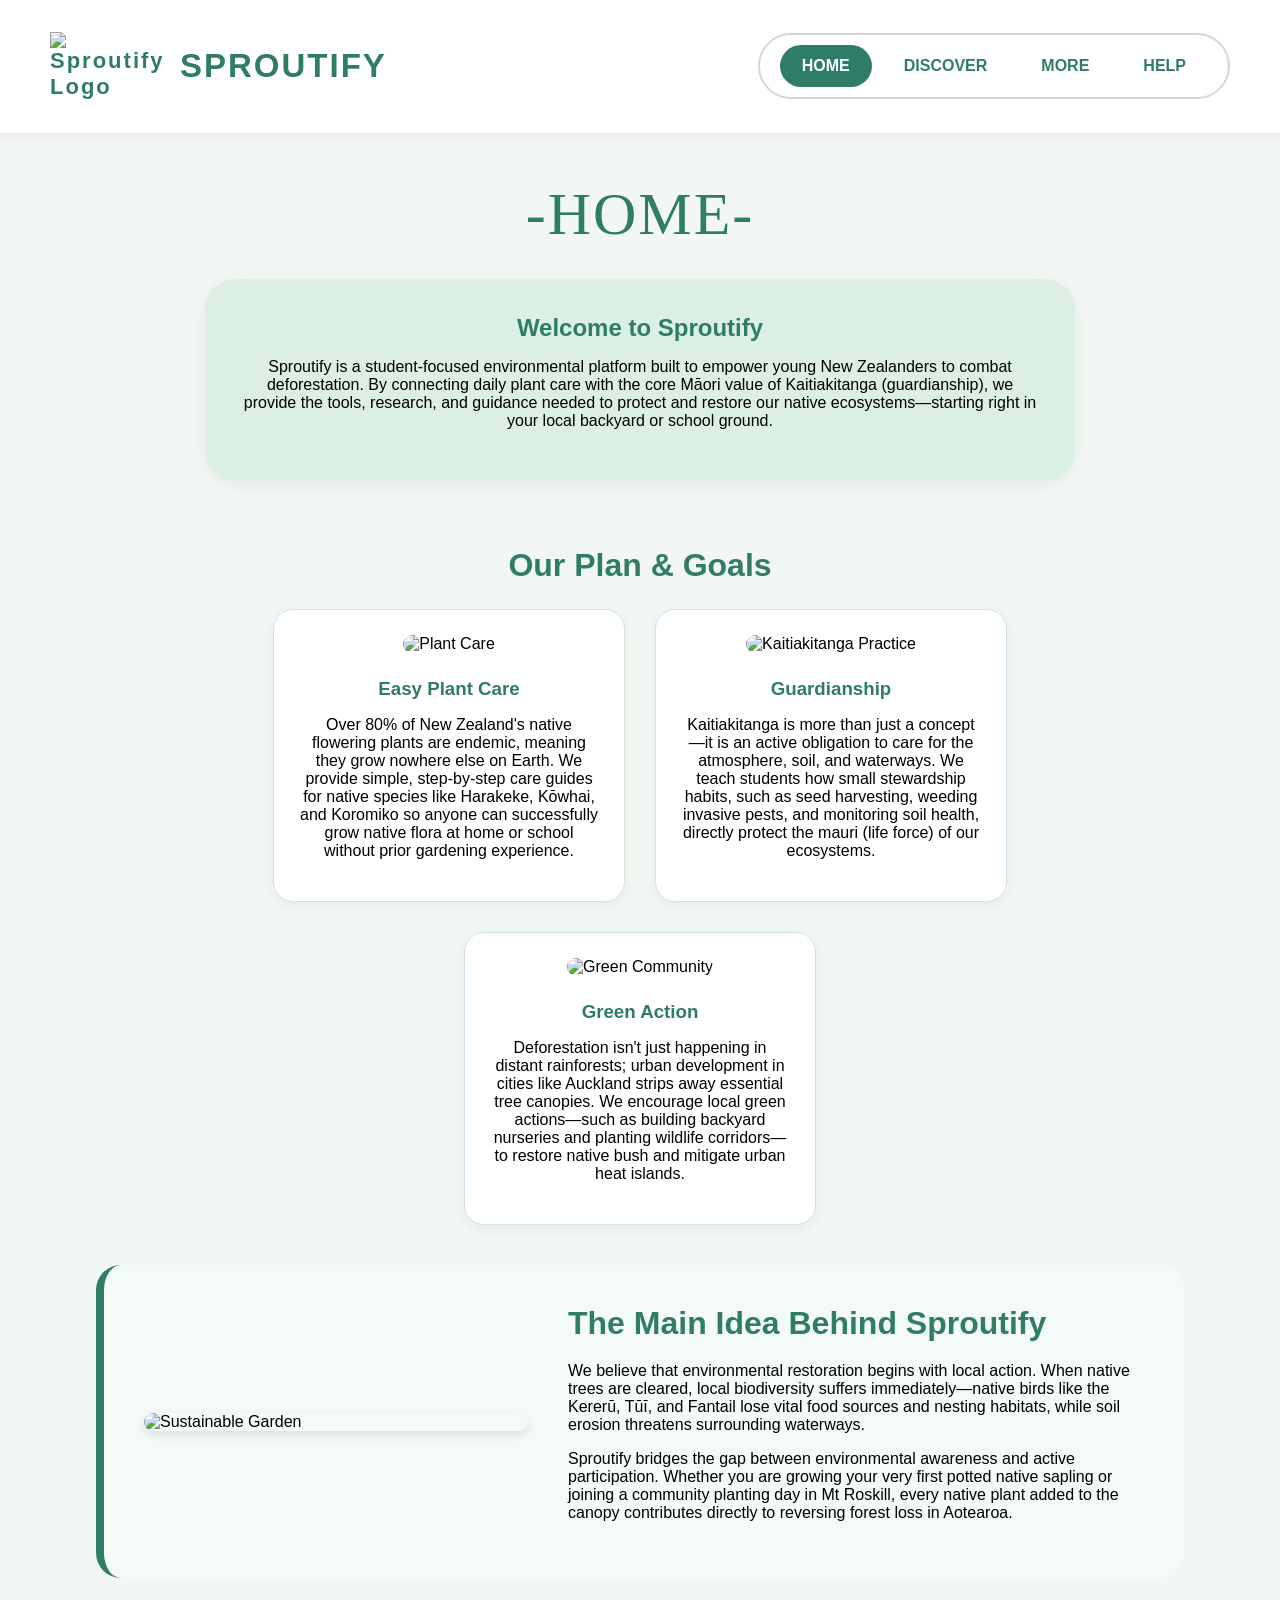
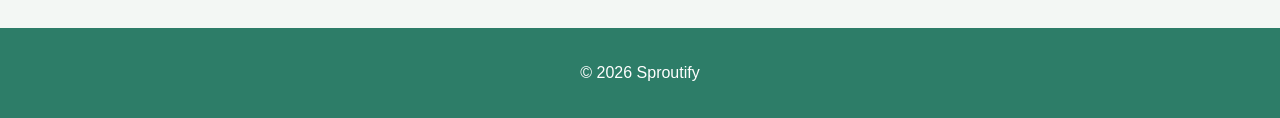
==== commit 7e97406b: "adding..." ====
--- a/index.html
+++ b/index.html
@@ -35,8 +35,8 @@
  <div class="welcome-box">
    <h2>Welcome to Sproutify</h2>
    <p>
-     Sproutify helps you look after your plants while practising
-     <strong>Kaitiakitanga</strong> by caring for nature every day.
+    Sproutify is a student-focused environmental platform built to empower young New Zealanders to combat deforestation. By connecting daily plant care with the core Māori value of Kaitiakitanga (guardianship), we provide the tools, research, and guidance needed to protect and restore our native ecosystems—starting right in your local backyard or school ground.
+
    </p>
  </div>
 
@@ -50,17 +50,20 @@
        <div class="card">
          <img src="https://admin.anthemionflowers.com/pub/media/magefan_blog/plant-care-tips-first-time2.jpg" alt="Plant Care">
          <h3>Easy Plant Care</h3>
-         <p>Providing simple guidebooks and practical tips so anyone can grow healthy plants at home.</p>
+         <p>Over 80% of New Zealand's native flowering plants are endemic, meaning they grow nowhere else on Earth. We provide simple, step-by-step care guides for native species like Harakeke, Kōwhai, and Koromiko so anyone can successfully grow native flora at home or school without prior gardening experience.
+</p>
        </div>
        <div class="card">
          <img src="https://encrypted-tbn0.gstatic.com/images?q=tbn:ANd9GcQ1c5OtnEWMhi-UUz18Lwo7U_2oXno8iMywuozLztTHc2xyyvQvVswNxeI&s=10" alt="Kaitiakitanga Practice">
          <h3>Guardianship</h3>
-         <p>Teaching sustainable practices to protect our natural ecosystems for future generations.</p>
+         <p>Kaitiakitanga is more than just a concept—it is an active obligation to care for the atmosphere, soil, and waterways. We teach students how small stewardship habits, such as seed harvesting, weeding invasive pests, and monitoring soil health, directly protect the mauri (life force) of our ecosystems.
+</p>
        </div>
        <div class="card">
          <img src="https://wwf.org.nz/sites/default/files/styles/article_header_image/public/2024-09/Te%20Hiku%20project%201.png?h=a16ae0d9&itok=O-jU1agQ" alt="Green Community">
          <h3>Green Action</h3>
-         <p>Encouraging small daily actions like composting and tree planting to fight urban deforestation.</p>
+         <p>Deforestation isn't just happening in distant rainforests; urban development in cities like Auckland strips away essential tree canopies. We encourage local green actions—such as building backyard nurseries and planting wildlife corridors—to restore native bush and mitigate urban heat islands.
+</p>
        </div>
      </div>
    </section>
@@ -72,8 +75,10 @@
      </div>
      <div class="spotlight-text">
        <h2>The Main Idea Behind Sproutify</h2>
-       <p>We believe that environmental protection starts right in your backyard or windowsill. By equipping young people with easy plant-care guides and environmental knowledge, Sproutify makes earth protection accessible, rewarding, and fun.</p>
-       <p>Whether you are nurturing your very first indoor potted plant or launching a community garden, every leaf counts towards a healthier planet.</p>
+       <p>We believe that environmental restoration begins with local action. When native trees are cleared, local biodiversity suffers immediately—native birds like the Kererū, Tūī, and Fantail lose vital food sources and nesting habitats, while soil erosion threatens surrounding waterways.
+</p>
+       <p> Sproutify bridges the gap between environmental awareness and active participation. Whether you are growing your very first potted native sapling or joining a community planting day in Mt Roskill, every native plant added to the canopy contributes directly to reversing forest loss in Aotearoa.
+</p>
      </div>
    </section>
  </div>
--- a/style.css
+++ b/style.css
@@ -5,14 +5,19 @@
    font-family:"Trebuchet MS", Arial, sans-serif;
 }
 /*HEADER*/
-header{
-   background:white;
-   display:flex;
-   justify-content:space-between;
-   align-items:center;
-   padding:20px 50px;
-   border-bottom:2px solid #eeeeee;
-}
+header {
+   background: white;
+   display: flex;
+   justify-content: space-between;
+   align-items: center;
+   padding: 20px 50px;
+   border-bottom: 2px solid #eeeeee;
+   position: sticky;    /* Keeps nav bar at top while scrolling */
+   top: 0;
+   z-index: 1000;
+   box-shadow: 0 2px 10px rgba(0, 0, 0, 0.05);
+}
+
 
 /*LOGO PART*/
 .logo img{
@@ -62,7 +67,7 @@
    background:#e7f3ec;
 }
 
-
+/*MAKES IT EASIER FOR THE USER TO SHOW ON WHICH PAGE HE IS IN*/
 .active{
    background:#2f7d67;
    color:white;
@@ -92,7 +97,7 @@
  transition: transform 0.2s ease;
 }
 
-
+/*SMALL TRANSITION AS POLISHING*/
 .card:hover {
  transform: translateY(-5px);
 }
@@ -217,7 +222,7 @@
  margin-bottom: 25px;
 }
 
-/* DISCOVER CARDS */
+/* DISCOVER PAGE*/
 .discover-container {
  display: flex;
  justify-content: center;
@@ -310,7 +315,7 @@
    line-height:1.7;
 }
 
-/*MORE*/
+/*MORE PAGE*/
 .more-container {
  flex-direction: column;
  align-items: center;
@@ -360,8 +365,62 @@
  margin-bottom: 15px;
 }
 
-
-/*HELP*/
+/* INTERACTIVE ACCORDION (PAGE 3 STATISTICS) */
+.stats-accordion-container {
+   width: 85%;
+   max-width: 950px;
+   margin: 20px auto 30px auto;
+}
+
+.stats-item {
+   background: #ffffff;
+   border: 2px solid #2f7d67;
+   border-radius: 18px;
+   margin-bottom: 15px;
+   padding: 18px 25px;
+   cursor: pointer;
+   transition: all 0.3s ease;
+   box-shadow: 0 4px 10px rgba(0, 0, 0, 0.05);
+}
+
+.stats-item summary {
+   font-size: 19px;
+   font-weight: bold;
+   color: #2f7d67;
+   list-style: none;
+   display: flex;
+   justify-content: space-between;
+   align-items: center;
+}
+
+.stats-item summary::-webkit-details-marker {
+   display: none;
+}
+
+/* FLIPS THE ARROW 180 DEGREES WHEN CLICKED OPEN */
+.stats-item[open] .arrow {
+   transform: rotate(180deg);
+}
+
+.arrow {
+   transition: transform 0.3s ease;
+   font-size: 16px;
+   display: inline-block;
+}
+
+.stats-content {
+   margin-top: 12px;
+   padding-top: 12px;
+   border-top: 1px solid #dcefe4;
+   color: #444;
+   line-height: 1.6;
+}
+
+
+
+
+
+/*HELP PAGE*/
 .help-container{
    display:flex;
    justify-content:center;
@@ -396,9 +455,32 @@
 }
 
 /* RESPONSIVE DESIGN */
+/* USED IT TO MAKE IT COMPATIBLE WITH EVERY SCREEN SIZES*/
 @media (max-width: 768px) {
- header {
-   flex-direction: column;
-   gap: 20px;
-   padding: 20px;
- }+   header {
+      flex-direction: column;
+      gap: 15px;
+      padding: 15px;
+   }
+
+   /* Stacks the cards vertically on smaller mobile screens */
+   .more-card,
+   .more-card.reverse {
+      flex-direction: column !important;
+   }
+
+   .more-card img {
+      width: 100%;
+      height: 220px;
+   }
+
+   .more-content {
+      width: 100%;
+      padding: 20px;
+   }
+
+   .title {
+      font-size: 38px;
+   }
+}
+
